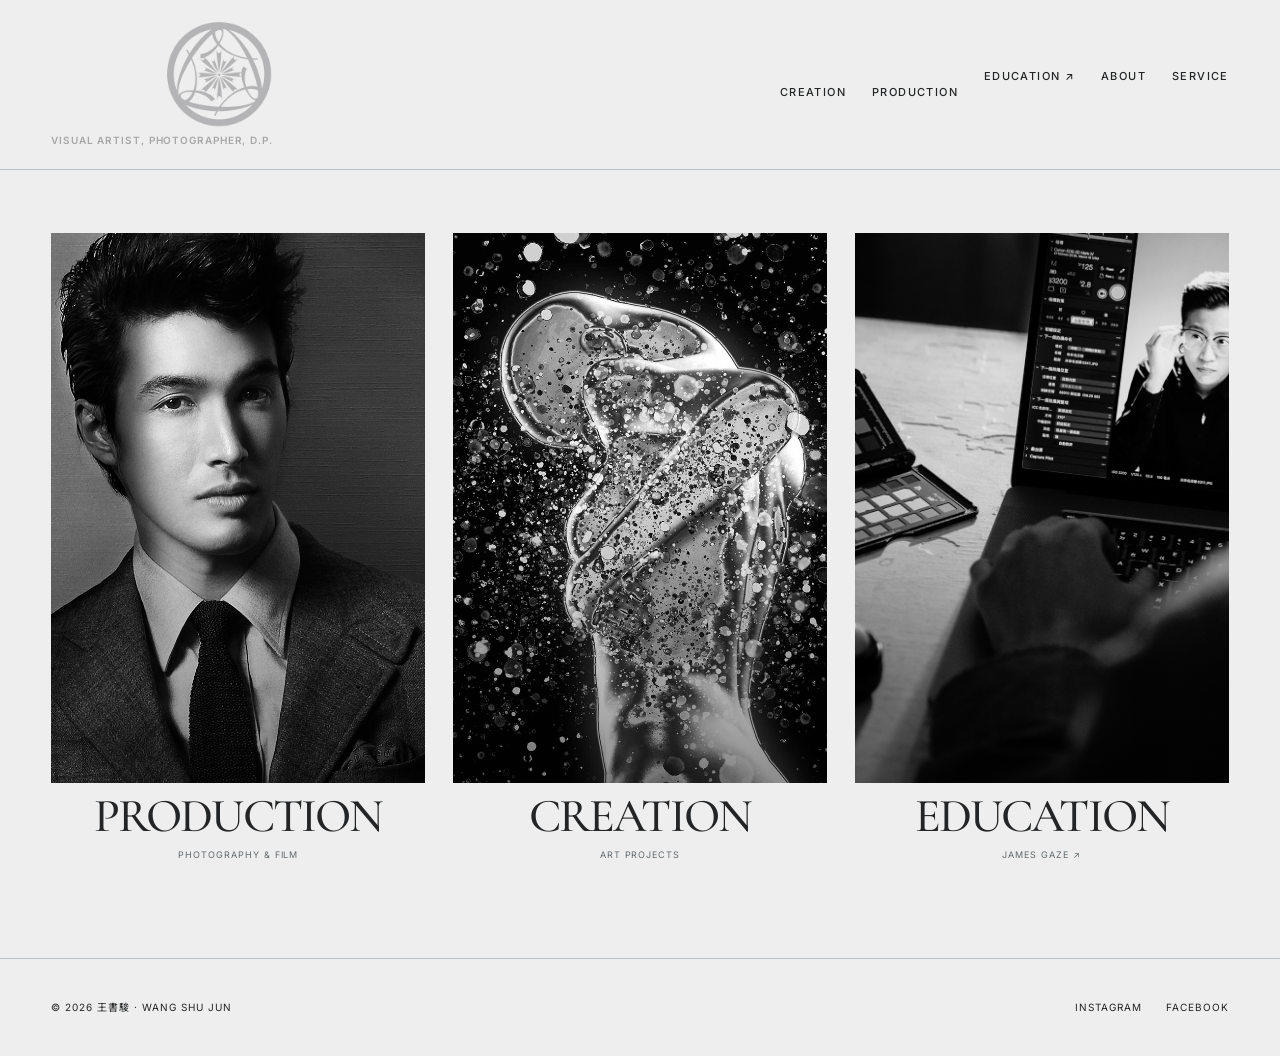
==== index.html @ 818274eb "V1-codex" ====
<!doctype html>
<html lang="zh-Hant">
  <head>
    <meta charset="UTF-8" />
    <meta name="viewport" content="width=device-width, initial-scale=1.0" />
    <meta name="description" content="WANG SHU JUN — Visual Artist, Photographer, D.P." />
    <title>WANG SHU JUN — Visual Artist</title>
    <link rel="preconnect" href="https://fonts.googleapis.com" />
    <link rel="preconnect" href="https://fonts.gstatic.com" crossorigin />
    <link href="https://fonts.googleapis.com/css2?family=Cormorant+Garamond:wght@400;500;600&family=Inter:wght@400;500;600&family=Noto+Sans+TC:wght@400;500&display=swap" rel="stylesheet" />
    <link rel="stylesheet" href="styles.css" />
  </head>
  <body>
    <a class="skip-link" href="#app">跳至主要內容</a>
    <header class="site-header" id="site-header"></header>
    <main id="app" tabindex="-1"></main>
    <footer class="site-footer" id="site-footer"></footer>
    <script type="module" src="app.js"></script>
  </body>
</html>
---- styles.css ----
:root{--bg:#eeeeee;--ink:#222426;--muted:#62686c;--line:#b9c0c5;
    --serif:"Cormorant Garamond",serif;--sans:"Inter","Noto Sans TC",sans-serif;
    --side:clamp(1.25rem,4vw,5rem)}*{box-sizing:border-box}html{background:var(--bg);
    scroll-behavior:smooth}body{margin:0;color:var(--ink);
    font-family:var(--sans);font-size:15px;line-height:1.7}.skip-link{position:fixed;
    top:0;left:0;transform:translateY(-120%);z-index:100;background:#fff;
    color:#000;padding:.7rem 1rem}.skip-link:focus{transform:translateY(0)}a{color:inherit;
    text-decoration:none}.site-header{min-height:7rem;padding:1.8rem var(--side);
    display:flex;align-items:flex-start;justify-content:space-between;gap:1rem}.brand{font-size:11px;
    letter-spacing:.15em;line-height:1.2;text-transform:uppercase}.brand span,.brand small{display:block}.brand small{margin-top:.4rem;color:var(--muted);font-size:9px;letter-spacing:.09em}.site-header nav{display:flex;gap:clamp(.9rem,2vw,2rem);font-size:11px;letter-spacing:.13em;text-transform:uppercase}.site-header nav a{transition:opacity .2s}.site-header nav a:hover{opacity:.5}.site-header i,.email-link i{font-style:normal}.menu-toggle{display:none;background:none;border:0;font:inherit;text-transform:uppercase;letter-spacing:.1em}.site-footer{padding:2.5rem var(--side);display:flex;justify-content:space-between;border-top:1px solid var(--line);font-size:10px;letter-spacing:.1em;text-transform:uppercase}.site-footer p{margin:0}.site-footer div{display:flex;gap:1.5rem}.home-hero{min-height:calc(100svh - 7rem);padding:clamp(2rem,7vh,7rem) var(--side) clamp(4rem,8vh,8rem)}.home-intro{margin:0 0 clamp(2rem,5vh,5rem);text-align:center;text-transform:uppercase}.home-intro p{font-size:10px;letter-spacing:.23em;margin:0}.home-intro span{font-size:9px;color:var(--muted);letter-spacing:.12em}.portal-grid{display:grid;grid-template-columns:repeat(3,1fr);gap:clamp(1rem,2.2vw,4rem);max-width:1800px;margin:auto}.portal-card{display:block;min-width:0;text-align:center}.portal-image{height:clamp(19rem,43vw,47rem);display:block;background:#7c8284 center/cover no-repeat;filter:grayscale(1);transition:filter .45s,transform .5s}.portal-card:hover .portal-image{filter:grayscale(.15);transform:scale(.985)}.portal-label{font:500 clamp(3.1rem,6vw,8rem)/.8 var(--serif);letter-spacing:-.055em;text-transform:uppercase;display:block;margin:1.35rem 0 .3rem}.portal-card small{font-size:10px;letter-spacing:.11em;text-transform:uppercase;color:var(--muted)}.listing,.text-page,.project{padding:clamp(3rem,8vh,8rem) var(--side);min-height:65vh}.eyebrow{font-size:10px;letter-spacing:.18em;text-transform:uppercase;color:var(--muted);margin:0 0 1rem}.listing h1,.text-page h1,.project-heading h1,.not-found h1{font:500 clamp(3.7rem,8vw,10rem)/.78 var(--serif);letter-spacing:-.06em;text-transform:uppercase;margin:0}.project-index{margin-top:clamp(4rem,10vh,10rem);border-top:1px solid var(--line)}.project-link{display:flex;align-items:center;justify-content:space-between;padding:1.3rem 0;border-bottom:1px solid var(--line);font:500 clamp(2rem,4vw,4.7rem)/1 var(--serif);letter-spacing:-.04em}.project-link i{font:400 1.3rem var(--sans);transition:transform .2s}.project-link:hover i{transform:translateX(.5rem)}.project-heading{margin-bottom:clamp(3rem,7vh,7rem)}.project-heading>p:last-child{margin:.9rem 0 0;color:var(--muted);font-size:11px;letter-spacing:.15em}.masonry{columns:3 20rem;column-gap:1.3rem}.media-button{padding:0;margin:0 0 1.3rem;border:0;background:none;display:block;width:100%;break-inside:avoid;cursor:zoom-in}.media-button img{display:block;width:100%;height:auto}.storyboard{width:min(100%,1000px);margin:auto;display:grid;gap:clamp(2rem,7vw,8rem)}.storyboard img,.storyboard video{width:100%;max-height:90svh;object-fit:contain;background:#c8cdd0}.video{position:relative;aspect-ratio:16/9}.video iframe{width:100%;height:100%;border:0}.slider{position:relative;min-height:65svh;display:grid;place-items:center}.slide{display:none;margin:0;width:100%;height:70svh;place-items:center}.slide.active{display:grid}.slide img{max-height:70svh;max-width:100%;object-fit:contain}.slide-control{position:absolute;top:50%;transform:translateY(-50%);border:0;background:none;padding:1rem;font-size:1.6rem;cursor:pointer}.slide-control.previous{left:0}.slide-control.next{right:0}.slide-count{position:absolute;bottom:-1rem;left:50%;transform:translateX(-50%);font-size:10px;letter-spacing:.1em}.empty-state{border:1px dashed var(--line);padding:3rem;text-align:center;color:var(--muted)}.empty-state p{margin:0}.empty-state code{font-size:12px}.text-page{max-width:1000px}.text-page .lead{margin:3rem 0;font-size:12px;letter-spacing:.1em}.text-page>p:not(.eyebrow):not(.lead):not(.placeholder){max-width:43rem;font-size:17px}.placeholder{color:var(--muted);font-size:13px}.process{list-style:none;padding:0;margin:4rem 0}.process li{padding:1rem 0;border-top:1px solid var(--line);font-size:clamp(1.4rem,2.6vw,2.6rem);font-family:var(--serif)}.process li:last-child{border-bottom:1px solid var(--line)}.process b{font:400 10px var(--sans);vertical-align:middle;margin-right:2rem;letter-spacing:.1em}.email-link{font:500 clamp(1.8rem,4vw,4rem)/1 var(--serif);border-bottom:1px solid}.not-found{min-height:60vh;padding:10rem var(--side)}.lightbox{width:100vw;height:100svh;max-width:none;max-height:none;margin:0;border:0;background:rgba(15,16,17,.95);padding:4rem;place-items:center}.lightbox[open]{display:grid}.lightbox img{max-width:100%;max-height:100%;object-fit:contain}.lightbox button{position:absolute;border:0;color:#fff;background:none;font-size:2rem;cursor:pointer}.lightbox .close{top:1rem;right:2rem}.lightbox .previous{left:1rem;top:50%}.lightbox .next{right:1rem;top:50%}@media(max-width:767px){.site-header{min-height:5rem;padding-top:1.25rem;position:relative}.menu-toggle{display:block}.site-header nav{display:none;position:absolute;z-index:10;left:0;right:0;top:5rem;padding:1.5rem var(--side) 2rem;background:var(--bg);flex-direction:column;border-bottom:1px solid var(--line)}.site-header.menu-open nav{display:flex}.site-footer{flex-direction:column;gap:1rem}.home-hero{padding-top:3rem}.portal-grid{grid-template-columns:1fr;gap:3rem;max-width:30rem}.portal-image{height:95vw;max-height:38rem}.portal-label{font-size:clamp(4rem,17vw,6rem)}.listing,.text-page,.project{padding-top:4rem}.masonry{columns:2 9rem;column-gap:.7rem}.media-button{margin-bottom:.7rem}.slider{min-height:50svh}.slide{height:55svh}.slide img{max-height:55svh}.slide-control{padding:.35rem}.project-slider{padding-left:1rem;padding-right:1rem}.project-slider .project-heading{padding-left:var(--side);padding-right:var(--side)}}
/* Clarity pass: keep the site identity and navigation visible while browsing work. */
.site-header{position:sticky!important;top:0;z-index:20;background:rgba(221,225,229,.92)!important;border-bottom:1px solid var(--line);backdrop-filter:blur(14px);padding-top:1.4rem!important;padding-bottom:1.4rem!important}
.brand{font-size:13px!important;font-weight:600}.site-header nav{font-size:12px!important;font-weight:500}.project-description{max-width:48rem;margin-top:2.5rem;padding-left:1.25rem;border-left:1px solid var(--ink)}.project-description p{margin:0 0 1rem;font-size:14px;line-height:1.85}.project-description p:last-child{margin-bottom:0;color:var(--muted)}
 .brand img{display:block;width:auto;height:2rem;max-width:13rem;object-fit:contain;object-position:left center;margin-bottom:.45rem}.brand:has(img) span{display:none}
/* 2026 layout revision */
html,body{background:#eee!important}.site-header{background:rgba(238,238,238,.94)!important}.brand img{height:3.3rem!important;max-width:15rem!important;margin-bottom:0!important}.brand small{color:#303030!important;font-size:10px!important}.site-header nav{align-items:flex-start;font-size:11px!important}.nav-menu{position:relative}.nav-menu summary{list-style:none;cursor:pointer}.nav-menu summary::-webkit-details-marker{display:none}.nav-menu summary::after{content:'+';margin-left:.35rem}.nav-menu[open] summary::after{content:'−'}.nav-menu>div{position:absolute;top:1.8rem;left:-1rem;z-index:30;min-width:14rem;padding:1rem;background:#eee;border:1px solid var(--line);box-shadow:0 .7rem 1.5rem rgba(0,0,0,.08)}.nav-menu>div a{display:block;padding:.38rem .2rem;font-size:10px;letter-spacing:.09em;text-transform:none}.home-intro{display:none!important}.portal-label{font-size:clamp(2rem,3.7vw,4.8rem)!important;letter-spacing:-.04em!important;margin-top:.9rem!important}.portal-card small{font-size:9px!important}.slide{height:72svh!important}.slide-grid{display:grid;width:min(100%,1500px);height:100%;grid-template-columns:repeat(3,1fr);align-items:center;gap:clamp(1rem,2vw,2.5rem);padding:0 clamp(3rem,7vw,8rem)}.slide-grid img{width:100%;max-height:65svh!important;object-fit:contain}.slide-control{z-index:2;width:4rem;height:4rem;border:1px solid #333!important;border-radius:50%;background:#eee!important;font-size:2rem!important;line-height:1;color:#111!important;box-shadow:0 .2rem .8rem rgba(0,0,0,.12)}.slide-control.previous{left:clamp(.4rem,2vw,2rem)!important}.slide-control.next{right:clamp(.4rem,2vw,2rem)!important}.video-gallery{width:min(100%,1500px)!important;grid-template-columns:repeat(2,minmax(0,1fr));align-items:start}.video-gallery .video{width:100%}.video-gallery>img{grid-column:1/-1}.video{display:grid;gap:.5rem}.video a{font-size:10px;letter-spacing:.08em;text-transform:uppercase;text-align:right;color:var(--muted)}.about-portrait{display:block;width:min(100%,30rem);margin:3rem 0;filter:grayscale(1)}.bio-list{margin-top:4rem;padding-top:2rem;border-top:1px solid var(--line)}.bio-list h2{font:500 2rem var(--serif);margin:2rem 0 .5rem}.bio-list p{font-size:14px;line-height:2}.process li{display:grid;grid-template-columns:4rem 1fr;gap:1rem;padding:1.5rem 0!important}.process li p{margin:.45rem 0 0;color:var(--muted);font:14px/1.8 var(--sans)}.process strong{font-weight:500}.contact-intro{margin-top:3rem}
@media(max-width:767px){.site-header nav{font-size:12px!important}.nav-menu>div{position:static;margin-top:.7rem;box-shadow:none}.portal-label{font-size:clamp(2.5rem,12vw,4rem)!important}.slide{height:auto!important;min-height:50svh}.slide-grid{grid-template-columns:repeat(2,1fr);height:auto;min-height:50svh;padding:0 2.75rem;gap:.7rem}.slide-grid img{max-height:42svh!important}.video-gallery{grid-template-columns:1fr}.video-gallery>img{grid-column:auto}.process li{grid-template-columns:2.5rem 1fr}.about-portrait{width:100%}}
/* Header hover menu and embedded-video corrections */
.brand{text-align:center!important}.brand img{margin-left:auto!important;margin-right:auto!important;filter:grayscale(1) contrast(200%) brightness(0)}.nav-menu>.nav-submenu{display:none!important}.nav-menu:hover>.nav-submenu,.nav-menu:focus-within>.nav-submenu{display:block!important}.nav-menu .nav-parent{display:block}.video{display:block!important;aspect-ratio:auto!important}.video-frame{position:relative;width:100%;aspect-ratio:16/9}.video-frame iframe{position:absolute;inset:0;width:100%;height:100%;border:0}.about-page h1{font-size:clamp(2.8rem,5vw,5.8rem)!important;line-height:.88!important;letter-spacing:-.045em!important}
@media(max-width:767px){.nav-menu>.nav-submenu{display:none!important}.nav-menu:hover>.nav-submenu,.nav-menu:focus-within>.nav-submenu{display:block!important}.nav-menu>.nav-submenu{position:static!important;margin-top:.7rem}.about-page h1{font-size:clamp(2.6rem,12vw,4.4rem)!important}}
/* Continuous gallery and refined navigation */
.site-header{align-items:center!important}.brand{text-align:right!important}.brand img{height:6.6rem!important;max-width:20rem!important;margin-right:0!important;margin-left:auto!important;filter:none!important}.brand small{color:#a6a6a6!important;text-align:right}.nav-menu{padding:1rem 0 1.15rem!important;margin-bottom:-1.15rem!important}.nav-menu>.nav-submenu{top:100%!important;left:-.7rem!important;min-width:11.5rem!important;padding:.45rem .65rem!important}.nav-menu>.nav-submenu a{padding:.22rem .15rem!important;line-height:1.35!important}.slider{min-height:0!important;display:block!important;padding:0 5rem;overflow:hidden}.slide-track{display:flex;gap:1rem;overflow-x:auto;scroll-snap-type:x mandatory;scroll-behavior:smooth;scrollbar-width:none}.slide-track::-webkit-scrollbar{display:none}.slide-track .slide{display:block!important;flex:0 0 auto;width:auto;height:auto!important;margin:0;scroll-snap-align:start}.slide-track .slide img{display:block;width:auto!important;height:62svh!important;max-width:none!important;max-height:none!important;object-fit:contain}.slider .slide-control{width:auto!important;height:auto!important;padding:.55rem!important;border:0!important;border-radius:0!important;background:transparent!important;box-shadow:none!important;font-size:1.7rem!important}.slider .slide-control.previous{left:1.4rem!important}.slider .slide-control.next{right:1.4rem!important}.slide-count{display:none!important}.video-gallery{gap:clamp(.9rem,1.4vw,1.5rem)!important}.about-intro{display:grid;grid-template-columns:minmax(14rem,1fr) minmax(16rem,1fr);gap:clamp(2rem,5vw,6rem);align-items:start;margin-top:3rem}.about-intro .about-portrait{width:100%;margin:0}.about-intro p{margin:0 0 1.3rem!important}.about-intro p:last-child{margin-bottom:0!important}
@media(max-width:767px){.site-header{align-items:flex-start!important}.brand img{height:4.8rem!important}.nav-menu{padding:0!important;margin:0!important}.nav-menu>.nav-submenu{top:auto!important;left:auto!important}.slider{padding:0 2.4rem}.slide-track{gap:.65rem}.slide-track .slide img{height:48svh!important}.slider .slide-control.previous{left:.4rem!important}.slider .slide-control.next{right:.4rem!important}.about-intro{grid-template-columns:1fr;gap:2rem}}
/* Specificity guard for the revised header */
.site-header .brand{ text-align:right!important }.site-header .brand img{height:6.6rem!important;max-width:20rem!important;margin-right:0!important;margin-left:auto!important;filter:none!important}.site-header .brand small{color:#a6a6a6!important;text-align:right!important}
@media(max-width:767px){.site-header .brand img{height:4.8rem!important}}
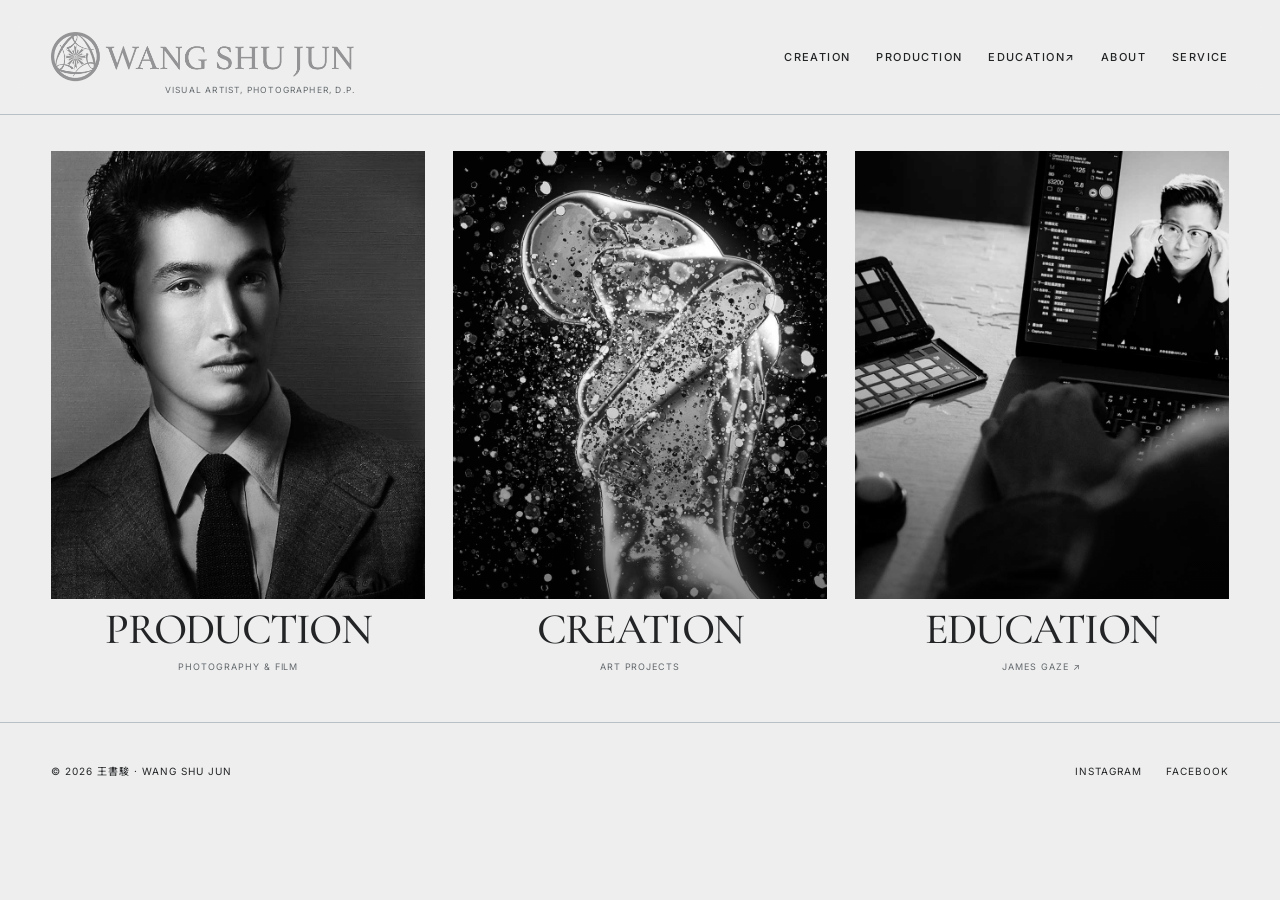
==== commit d5ee57c2: "V2-hydrogen" ====
--- a/index.html
+++ b/index.html
@@ -7,7 +7,7 @@
     <title>WANG SHU JUN — Visual Artist</title>
     <link rel="preconnect" href="https://fonts.googleapis.com" />
     <link rel="preconnect" href="https://fonts.gstatic.com" crossorigin />
-    <link href="https://fonts.googleapis.com/css2?family=Cormorant+Garamond:wght@400;500;600&family=Inter:wght@400;500;600&family=Noto+Sans+TC:wght@400;500&display=swap" rel="stylesheet" />
+    <link href="https://fonts.googleapis.com/css2?family=Cormorant+Garamond:wght@400;500;600&family=Inter:wght@400;500;600&family=Noto+Sans+TC:wght@400;500&family=Noto+Serif+TC:wght@400;500&display=swap" rel="stylesheet" />
     <link rel="stylesheet" href="styles.css" />
   </head>
   <body>
--- a/styles.css
+++ b/styles.css
@@ -1,26 +1,176 @@
 :root{--bg:#eeeeee;--ink:#222426;--muted:#62686c;--line:#b9c0c5;
-    --serif:"Cormorant Garamond",serif;--sans:"Inter","Noto Sans TC",sans-serif;
+    --serif:"Cormorant Garamond", "Noto Serif TC", Georgia, serif;--sans:"Inter","Noto Sans TC",sans-serif;
     --side:clamp(1.25rem,4vw,5rem)}*{box-sizing:border-box}html{background:var(--bg);
     scroll-behavior:smooth}body{margin:0;color:var(--ink);
     font-family:var(--sans);font-size:15px;line-height:1.7}.skip-link{position:fixed;
     top:0;left:0;transform:translateY(-120%);z-index:100;background:#fff;
     color:#000;padding:.7rem 1rem}.skip-link:focus{transform:translateY(0)}a{color:inherit;
-    text-decoration:none}.site-header{min-height:7rem;padding:1.8rem var(--side);
-    display:flex;align-items:flex-start;justify-content:space-between;gap:1rem}.brand{font-size:11px;
-    letter-spacing:.15em;line-height:1.2;text-transform:uppercase}.brand span,.brand small{display:block}.brand small{margin-top:.4rem;color:var(--muted);font-size:9px;letter-spacing:.09em}.site-header nav{display:flex;gap:clamp(.9rem,2vw,2rem);font-size:11px;letter-spacing:.13em;text-transform:uppercase}.site-header nav a{transition:opacity .2s}.site-header nav a:hover{opacity:.5}.site-header i,.email-link i{font-style:normal}.menu-toggle{display:none;background:none;border:0;font:inherit;text-transform:uppercase;letter-spacing:.1em}.site-footer{padding:2.5rem var(--side);display:flex;justify-content:space-between;border-top:1px solid var(--line);font-size:10px;letter-spacing:.1em;text-transform:uppercase}.site-footer p{margin:0}.site-footer div{display:flex;gap:1.5rem}.home-hero{min-height:calc(100svh - 7rem);padding:clamp(2rem,7vh,7rem) var(--side) clamp(4rem,8vh,8rem)}.home-intro{margin:0 0 clamp(2rem,5vh,5rem);text-align:center;text-transform:uppercase}.home-intro p{font-size:10px;letter-spacing:.23em;margin:0}.home-intro span{font-size:9px;color:var(--muted);letter-spacing:.12em}.portal-grid{display:grid;grid-template-columns:repeat(3,1fr);gap:clamp(1rem,2.2vw,4rem);max-width:1800px;margin:auto}.portal-card{display:block;min-width:0;text-align:center}.portal-image{height:clamp(19rem,43vw,47rem);display:block;background:#7c8284 center/cover no-repeat;filter:grayscale(1);transition:filter .45s,transform .5s}.portal-card:hover .portal-image{filter:grayscale(.15);transform:scale(.985)}.portal-label{font:500 clamp(3.1rem,6vw,8rem)/.8 var(--serif);letter-spacing:-.055em;text-transform:uppercase;display:block;margin:1.35rem 0 .3rem}.portal-card small{font-size:10px;letter-spacing:.11em;text-transform:uppercase;color:var(--muted)}.listing,.text-page,.project{padding:clamp(3rem,8vh,8rem) var(--side);min-height:65vh}.eyebrow{font-size:10px;letter-spacing:.18em;text-transform:uppercase;color:var(--muted);margin:0 0 1rem}.listing h1,.text-page h1,.project-heading h1,.not-found h1{font:500 clamp(3.7rem,8vw,10rem)/.78 var(--serif);letter-spacing:-.06em;text-transform:uppercase;margin:0}.project-index{margin-top:clamp(4rem,10vh,10rem);border-top:1px solid var(--line)}.project-link{display:flex;align-items:center;justify-content:space-between;padding:1.3rem 0;border-bottom:1px solid var(--line);font:500 clamp(2rem,4vw,4.7rem)/1 var(--serif);letter-spacing:-.04em}.project-link i{font:400 1.3rem var(--sans);transition:transform .2s}.project-link:hover i{transform:translateX(.5rem)}.project-heading{margin-bottom:clamp(3rem,7vh,7rem)}.project-heading>p:last-child{margin:.9rem 0 0;color:var(--muted);font-size:11px;letter-spacing:.15em}.masonry{columns:3 20rem;column-gap:1.3rem}.media-button{padding:0;margin:0 0 1.3rem;border:0;background:none;display:block;width:100%;break-inside:avoid;cursor:zoom-in}.media-button img{display:block;width:100%;height:auto}.storyboard{width:min(100%,1000px);margin:auto;display:grid;gap:clamp(2rem,7vw,8rem)}.storyboard img,.storyboard video{width:100%;max-height:90svh;object-fit:contain;background:#c8cdd0}.video{position:relative;aspect-ratio:16/9}.video iframe{width:100%;height:100%;border:0}.slider{position:relative;min-height:65svh;display:grid;place-items:center}.slide{display:none;margin:0;width:100%;height:70svh;place-items:center}.slide.active{display:grid}.slide img{max-height:70svh;max-width:100%;object-fit:contain}.slide-control{position:absolute;top:50%;transform:translateY(-50%);border:0;background:none;padding:1rem;font-size:1.6rem;cursor:pointer}.slide-control.previous{left:0}.slide-control.next{right:0}.slide-count{position:absolute;bottom:-1rem;left:50%;transform:translateX(-50%);font-size:10px;letter-spacing:.1em}.empty-state{border:1px dashed var(--line);padding:3rem;text-align:center;color:var(--muted)}.empty-state p{margin:0}.empty-state code{font-size:12px}.text-page{max-width:1000px}.text-page .lead{margin:3rem 0;font-size:12px;letter-spacing:.1em}.text-page>p:not(.eyebrow):not(.lead):not(.placeholder){max-width:43rem;font-size:17px}.placeholder{color:var(--muted);font-size:13px}.process{list-style:none;padding:0;margin:4rem 0}.process li{padding:1rem 0;border-top:1px solid var(--line);font-size:clamp(1.4rem,2.6vw,2.6rem);font-family:var(--serif)}.process li:last-child{border-bottom:1px solid var(--line)}.process b{font:400 10px var(--sans);vertical-align:middle;margin-right:2rem;letter-spacing:.1em}.email-link{font:500 clamp(1.8rem,4vw,4rem)/1 var(--serif);border-bottom:1px solid}.not-found{min-height:60vh;padding:10rem var(--side)}.lightbox{width:100vw;height:100svh;max-width:none;max-height:none;margin:0;border:0;background:rgba(15,16,17,.95);padding:4rem;place-items:center}.lightbox[open]{display:grid}.lightbox img{max-width:100%;max-height:100%;object-fit:contain}.lightbox button{position:absolute;border:0;color:#fff;background:none;font-size:2rem;cursor:pointer}.lightbox .close{top:1rem;right:2rem}.lightbox .previous{left:1rem;top:50%}.lightbox .next{right:1rem;top:50%}@media(max-width:767px){.site-header{min-height:5rem;padding-top:1.25rem;position:relative}.menu-toggle{display:block}.site-header nav{display:none;position:absolute;z-index:10;left:0;right:0;top:5rem;padding:1.5rem var(--side) 2rem;background:var(--bg);flex-direction:column;border-bottom:1px solid var(--line)}.site-header.menu-open nav{display:flex}.site-footer{flex-direction:column;gap:1rem}.home-hero{padding-top:3rem}.portal-grid{grid-template-columns:1fr;gap:3rem;max-width:30rem}.portal-image{height:95vw;max-height:38rem}.portal-label{font-size:clamp(4rem,17vw,6rem)}.listing,.text-page,.project{padding-top:4rem}.masonry{columns:2 9rem;column-gap:.7rem}.media-button{margin-bottom:.7rem}.slider{min-height:50svh}.slide{height:55svh}.slide img{max-height:55svh}.slide-control{padding:.35rem}.project-slider{padding-left:1rem;padding-right:1rem}.project-slider .project-heading{padding-left:var(--side);padding-right:var(--side)}}
-/* Clarity pass: keep the site identity and navigation visible while browsing work. */
-.site-header{position:sticky!important;top:0;z-index:20;background:rgba(221,225,229,.92)!important;border-bottom:1px solid var(--line);backdrop-filter:blur(14px);padding-top:1.4rem!important;padding-bottom:1.4rem!important}
-.brand{font-size:13px!important;font-weight:600}.site-header nav{font-size:12px!important;font-weight:500}.project-description{max-width:48rem;margin-top:2.5rem;padding-left:1.25rem;border-left:1px solid var(--ink)}.project-description p{margin:0 0 1rem;font-size:14px;line-height:1.85}.project-description p:last-child{margin-bottom:0;color:var(--muted)}
- .brand img{display:block;width:auto;height:2rem;max-width:13rem;object-fit:contain;object-position:left center;margin-bottom:.45rem}.brand:has(img) span{display:none}
-/* 2026 layout revision */
-html,body{background:#eee!important}.site-header{background:rgba(238,238,238,.94)!important}.brand img{height:3.3rem!important;max-width:15rem!important;margin-bottom:0!important}.brand small{color:#303030!important;font-size:10px!important}.site-header nav{align-items:flex-start;font-size:11px!important}.nav-menu{position:relative}.nav-menu summary{list-style:none;cursor:pointer}.nav-menu summary::-webkit-details-marker{display:none}.nav-menu summary::after{content:'+';margin-left:.35rem}.nav-menu[open] summary::after{content:'−'}.nav-menu>div{position:absolute;top:1.8rem;left:-1rem;z-index:30;min-width:14rem;padding:1rem;background:#eee;border:1px solid var(--line);box-shadow:0 .7rem 1.5rem rgba(0,0,0,.08)}.nav-menu>div a{display:block;padding:.38rem .2rem;font-size:10px;letter-spacing:.09em;text-transform:none}.home-intro{display:none!important}.portal-label{font-size:clamp(2rem,3.7vw,4.8rem)!important;letter-spacing:-.04em!important;margin-top:.9rem!important}.portal-card small{font-size:9px!important}.slide{height:72svh!important}.slide-grid{display:grid;width:min(100%,1500px);height:100%;grid-template-columns:repeat(3,1fr);align-items:center;gap:clamp(1rem,2vw,2.5rem);padding:0 clamp(3rem,7vw,8rem)}.slide-grid img{width:100%;max-height:65svh!important;object-fit:contain}.slide-control{z-index:2;width:4rem;height:4rem;border:1px solid #333!important;border-radius:50%;background:#eee!important;font-size:2rem!important;line-height:1;color:#111!important;box-shadow:0 .2rem .8rem rgba(0,0,0,.12)}.slide-control.previous{left:clamp(.4rem,2vw,2rem)!important}.slide-control.next{right:clamp(.4rem,2vw,2rem)!important}.video-gallery{width:min(100%,1500px)!important;grid-template-columns:repeat(2,minmax(0,1fr));align-items:start}.video-gallery .video{width:100%}.video-gallery>img{grid-column:1/-1}.video{display:grid;gap:.5rem}.video a{font-size:10px;letter-spacing:.08em;text-transform:uppercase;text-align:right;color:var(--muted)}.about-portrait{display:block;width:min(100%,30rem);margin:3rem 0;filter:grayscale(1)}.bio-list{margin-top:4rem;padding-top:2rem;border-top:1px solid var(--line)}.bio-list h2{font:500 2rem var(--serif);margin:2rem 0 .5rem}.bio-list p{font-size:14px;line-height:2}.process li{display:grid;grid-template-columns:4rem 1fr;gap:1rem;padding:1.5rem 0!important}.process li p{margin:.45rem 0 0;color:var(--muted);font:14px/1.8 var(--sans)}.process strong{font-weight:500}.contact-intro{margin-top:3rem}
-@media(max-width:767px){.site-header nav{font-size:12px!important}.nav-menu>div{position:static;margin-top:.7rem;box-shadow:none}.portal-label{font-size:clamp(2.5rem,12vw,4rem)!important}.slide{height:auto!important;min-height:50svh}.slide-grid{grid-template-columns:repeat(2,1fr);height:auto;min-height:50svh;padding:0 2.75rem;gap:.7rem}.slide-grid img{max-height:42svh!important}.video-gallery{grid-template-columns:1fr}.video-gallery>img{grid-column:auto}.process li{grid-template-columns:2.5rem 1fr}.about-portrait{width:100%}}
-/* Header hover menu and embedded-video corrections */
-.brand{text-align:center!important}.brand img{margin-left:auto!important;margin-right:auto!important;filter:grayscale(1) contrast(200%) brightness(0)}.nav-menu>.nav-submenu{display:none!important}.nav-menu:hover>.nav-submenu,.nav-menu:focus-within>.nav-submenu{display:block!important}.nav-menu .nav-parent{display:block}.video{display:block!important;aspect-ratio:auto!important}.video-frame{position:relative;width:100%;aspect-ratio:16/9}.video-frame iframe{position:absolute;inset:0;width:100%;height:100%;border:0}.about-page h1{font-size:clamp(2.8rem,5vw,5.8rem)!important;line-height:.88!important;letter-spacing:-.045em!important}
-@media(max-width:767px){.nav-menu>.nav-submenu{display:none!important}.nav-menu:hover>.nav-submenu,.nav-menu:focus-within>.nav-submenu{display:block!important}.nav-menu>.nav-submenu{position:static!important;margin-top:.7rem}.about-page h1{font-size:clamp(2.6rem,12vw,4.4rem)!important}}
-/* Continuous gallery and refined navigation */
-.site-header{align-items:center!important}.brand{text-align:right!important}.brand img{height:6.6rem!important;max-width:20rem!important;margin-right:0!important;margin-left:auto!important;filter:none!important}.brand small{color:#a6a6a6!important;text-align:right}.nav-menu{padding:1rem 0 1.15rem!important;margin-bottom:-1.15rem!important}.nav-menu>.nav-submenu{top:100%!important;left:-.7rem!important;min-width:11.5rem!important;padding:.45rem .65rem!important}.nav-menu>.nav-submenu a{padding:.22rem .15rem!important;line-height:1.35!important}.slider{min-height:0!important;display:block!important;padding:0 5rem;overflow:hidden}.slide-track{display:flex;gap:1rem;overflow-x:auto;scroll-snap-type:x mandatory;scroll-behavior:smooth;scrollbar-width:none}.slide-track::-webkit-scrollbar{display:none}.slide-track .slide{display:block!important;flex:0 0 auto;width:auto;height:auto!important;margin:0;scroll-snap-align:start}.slide-track .slide img{display:block;width:auto!important;height:62svh!important;max-width:none!important;max-height:none!important;object-fit:contain}.slider .slide-control{width:auto!important;height:auto!important;padding:.55rem!important;border:0!important;border-radius:0!important;background:transparent!important;box-shadow:none!important;font-size:1.7rem!important}.slider .slide-control.previous{left:1.4rem!important}.slider .slide-control.next{right:1.4rem!important}.slide-count{display:none!important}.video-gallery{gap:clamp(.9rem,1.4vw,1.5rem)!important}.about-intro{display:grid;grid-template-columns:minmax(14rem,1fr) minmax(16rem,1fr);gap:clamp(2rem,5vw,6rem);align-items:start;margin-top:3rem}.about-intro .about-portrait{width:100%;margin:0}.about-intro p{margin:0 0 1.3rem!important}.about-intro p:last-child{margin-bottom:0!important}
-@media(max-width:767px){.site-header{align-items:flex-start!important}.brand img{height:4.8rem!important}.nav-menu{padding:0!important;margin:0!important}.nav-menu>.nav-submenu{top:auto!important;left:auto!important}.slider{padding:0 2.4rem}.slide-track{gap:.65rem}.slide-track .slide img{height:48svh!important}.slider .slide-control.previous{left:.4rem!important}.slider .slide-control.next{right:.4rem!important}.about-intro{grid-template-columns:1fr;gap:2rem}}
-/* Specificity guard for the revised header */
-.site-header .brand{ text-align:right!important }.site-header .brand img{height:6.6rem!important;max-width:20rem!important;margin-right:0!important;margin-left:auto!important;filter:none!important}.site-header .brand small{color:#a6a6a6!important;text-align:right!important}
-@media(max-width:767px){.site-header .brand img{height:4.8rem!important}}
+    text-decoration:none}
+
+/* 全站 1920px 寬度限制與置中 */
+.site-header, .site-footer, .home-hero, .listing, .text-page, .project {
+    max-width: 1920px;
+    margin-left: auto;
+    margin-right: auto;
+}
+
+/* 桌機與平板版面：固定 Header 高度與上下空間，避免因 RWD 亂跳 */
+.site-header{height:7.2rem;padding:0 var(--side);
+    display:flex;align-items:center;justify-content:space-between;gap:1rem;
+    position:sticky!important;top:0;z-index:20;background:rgba(238,238,238,.94)!important;border-bottom:1px solid var(--line);backdrop-filter:blur(14px)}
+
+/* Brand 區塊：利用 flex 與固定 gap，鎖死 Logo 與小字的相對位置不變 */
+.brand{position:static;transform:none;display:inline-flex;flex-direction:column;align-items:flex-end;justify-content:center;margin:0!important;z-index:2}
+.brand span{display:none!important}
+.brand img{display:block!important;width:auto;height:4.8rem!important;max-width:19rem!important;object-fit:contain;margin:0!important;filter:contrast(110%) brightness(80%)!important}
+.brand .logo-mobile{display:none!important}
+.brand small{display:block!important;font-size:8.5px;letter-spacing:0.14em;text-transform:uppercase;color:var(--muted)!important;width:100%;text-align:right;margin-top:-10px!important;line-height:1;font-family:var(--sans)}
+
+
+.site-header nav{display:flex;align-items:center;gap:clamp(.9rem,2vw,2rem);font-size:11px;letter-spacing:.13em;text-transform:uppercase;font-weight:500;position:relative;z-index:3}
+.site-header nav > a, .nav-menu .nav-parent{display:inline-flex;align-items:center;height:2.5rem;line-height:1;transition:opacity .2s}
+.site-header nav a:hover{opacity:.5}.site-header i,.email-link i{font-style:normal}
+.menu-toggle{display:none;background:none;border:0;font:inherit;text-transform:uppercase;letter-spacing:.1em}
+
+.site-footer{padding:2.5rem var(--side);display:flex;justify-content:space-between;align-items:center;border-top:1px solid var(--line);font-size:10px;letter-spacing:.1em;text-transform:uppercase}
+.site-footer p{margin:0}.site-footer div{display:flex;gap:1.5rem}
+
+.home-hero{min-height:auto;padding:clamp(1.5rem,4vh,4rem) var(--side) clamp(2rem,5vh,5rem);display:flex;align-items:center}
+.home-intro{display:none!important}
+.portal-grid{display:grid;grid-template-columns:repeat(3,1fr);gap:clamp(1rem,2.2vw,4rem);max-width:1800px;width:100%;margin:auto}
+.portal-card{display:block;min-width:0;text-align:center}
+
+.portal-image{height:clamp(15rem, 35vw, 40rem);display:block;background:#7c8284 center/cover no-repeat;filter:grayscale(1);transition:filter .45s,transform .5s}
+
+.portal-card:hover .portal-image{filter:grayscale(.15);transform:scale(.985)}
+.portal-label{font:500 clamp(1.8rem,3.4vw,4.5rem)/.8 var(--serif);letter-spacing:-.04em;text-transform:uppercase;display:block;margin:.8rem 0 .3rem}
+.portal-card small{font-size:9px;letter-spacing:.11em;text-transform:uppercase;color:var(--muted)}
+
+.listing,.text-page,.project{padding:clamp(3rem,8vh,8rem) var(--side);min-height:65vh}
+.eyebrow{font-size:10px;letter-spacing:.18em;text-transform:uppercase;color:var(--muted);margin:0 0 1rem}
+.listing h1,.text-page h1,.project-heading h1,.not-found h1{font:500 clamp(3.7rem,8vw,10rem)/.78 var(--serif);letter-spacing:-.06em;text-transform:uppercase;margin:0;color:var(--ink)}
+.project-index{margin-top:clamp(4rem,10vh,10rem);border-top:1px solid var(--line)}
+.project-link{display:flex;align-items:center;justify-content:space-between;padding:1.3rem 0;border-bottom:1px solid var(--line);font:500 clamp(2rem,4vw,4.7rem)/1 var(--serif);letter-spacing:-.04em}
+.project-link i{font:400 1.3rem var(--sans);transition:transform .2s}
+.project-link:hover i{transform:translateX(.5rem)}
+.project-heading{margin-bottom:clamp(3rem,7vh,7rem)}
+.project-heading>p:last-child{margin:.9rem 0 0;color:var(--muted);font-size:11px;letter-spacing:.15em}
+
+.masonry{columns:3 20rem;column-gap:1.3rem}
+.media-button{padding:0;margin:0 0 1.3rem;border:0;background:none;display:block;width:100%;break-inside:avoid;cursor:zoom-in}
+.media-button img{display:block;width:100%;height:auto}
+
+.storyboard{width:min(100%,1000px);margin:auto;display:grid;gap:clamp(2rem,7vw,8rem)}
+.storyboard img,.storyboard video{width:100%;max-height:90svh;object-fit:contain;background:#c8cdd0}
+
+.video{display:block!important;aspect-ratio:auto!important}
+.video-frame{position:relative;width:100%;aspect-ratio:16/9}
+.video-frame iframe{position:absolute;inset:0;width:100%;height:100%;border:0}
+.video-gallery{width:min(100%,1500px)!important;grid-template-columns:repeat(2,minmax(0,1fr));align-items:start;gap:clamp(.9rem,1.4vw,1.5rem)!important}
+.video-gallery .video{width:100%}
+.video-gallery>img{grid-column:1/-1}
+
+/* 輪播箭頭與滑動 */
+.slider{position:relative;min-height:0!important;display:block!important;padding:0 3.5rem;overflow:hidden}
+.slide-track{display:flex;gap:0.75rem;overflow-x:auto;scroll-snap-type:x mandatory;scroll-behavior:smooth;scrollbar-width:none}
+.slide-track::-webkit-scrollbar{display:none}
+.slide-track .slide{display:block!important;flex:0 0 auto;width:auto;height:auto!important;margin:0;scroll-snap-align:start}
+.slide-track .slide img{display:block;width:auto!important;height:62svh!important;max-width:none!important;max-height:none!important;object-fit:contain}
+.slider .slide-control{position:absolute;top:50%;transform:translateY(-50%);border:0!important;border-radius:50%!important;background:#eee!important;width:3rem!important;height:3rem!important;display:grid;place-items:center;font-size:1.4rem!important;cursor:pointer;z-index:2;box-shadow:0 .2rem .8rem rgba(0,0,0,.12)!important;color:#111!important}
+.slider .slide-control.previous{left:0.2rem!important}
+.slider .slide-control.next{right:0.2rem!important}
+.slide-count{display:none!important}
+
+.empty-state{border:1px dashed var(--line);padding:3rem;text-align:center;color:var(--muted)}
+.empty-state p{margin:0}.empty-state code{font-size:12px}
+
+.text-page{max-width:1100px}
+.text-page .lead{margin:3rem 0;font-size:12px;letter-spacing:.1em}
+.text-page>p:not(.eyebrow):not(.lead):not(.placeholder){max-width:48rem;font-size:17px}
+.placeholder{color:var(--muted);font-size:13px}
+
+.process{list-style:none;padding:0;margin:4rem 0}
+.process li{display:grid;grid-template-columns:4rem 1fr;gap:1rem;padding:1.5rem 0!important;border-top:1px solid var(--line);font-size:clamp(1.4rem,2.6vw,2.6rem);font-family:var(--serif)}
+.process li:last-child{border-bottom:1px solid var(--line)}
+.process b{font:400 10px var(--sans);vertical-align:middle;margin-right:2rem;letter-spacing:.1em}
+.process li p{margin:.45rem 0 0;color:var(--muted);font:14px/1.8 var(--sans)}
+.process strong{font-weight:500}
+
+.email-link{font:500 clamp(1.8rem,4vw,4rem)/1 var(--serif);border-bottom:1px solid}
+.not-found{min-height:60vh;padding:10rem var(--side)}
+.lightbox{width:100vw;height:100svh;max-width:none;max-height:none;margin:0;border:0;background:rgba(15,16,17,.95);padding:4rem;place-items:center}
+.lightbox[open]{display:grid}
+.lightbox img{max-width:100%;max-height:100%;object-fit:contain}
+.lightbox button{position:absolute;border:0;color:#fff;background:none;font-size:2rem;cursor:pointer}
+.lightbox .close{top:1rem;right:2rem}
+.lightbox .previous{left:1rem;top:50%}
+.lightbox .next{right:1rem;top:50%}
+
+/* Header hover menu */
+.nav-menu{position:relative;display:inline-flex;align-items:center}
+.nav-menu summary{list-style:none;cursor:pointer}
+.nav-menu>.nav-submenu{display:none!important;position:absolute!important;top:100%!important;left:-.5rem!important;min-width:11rem!important;padding:.4rem 0!important;background:#eee;border:0!important;box-shadow:none!important;z-index:30}
+.nav-menu:hover>.nav-submenu,.nav-menu:focus-within>.nav-submenu{display:block!important}
+.nav-menu>.nav-submenu a{display:block;padding:.3rem .5rem!important;font-size:10px;letter-spacing:.09em;text-transform:none;line-height:1.35!important}
+
+/* About 頁面樣式調整 */
+.about-intro{display:grid;grid-template-columns:minmax(14rem,1fr) minmax(16rem,1fr);gap:clamp(2rem,5vw,6rem);align-items:start;margin-top:3rem}
+.about-intro .about-portrait{width:100%;margin:0;display:block;filter:grayscale(1)}
+.about-copy h2{font-family:var(--serif);font-weight:500;font-size:clamp(1.44rem,2.16vw,1.98rem);letter-spacing:.04em;margin:0 0 .6rem;color:var(--ink)}
+.about-role{font-family:var(--serif);font-size:11.7px;letter-spacing:.12em;line-height:1.6;color:var(--ink);margin:0 0 2rem!important;padding-bottom:1.5rem;border-bottom:1px solid var(--line)}
+.about-body p{color:var(--muted)!important;font-size:14px;line-height:1.95;margin:0 0 1.3rem!important}
+.about-body p:last-child{margin-bottom:0!important}
+.bio-list{margin-top:4rem;padding-top:2rem;border-top:1px solid var(--line)}
+.bio-list h2{font:500 2rem var(--serif);margin:2rem 0 .5rem;color:var(--ink)}
+.bio-list p{font-size:14px;line-height:2;color:var(--muted)!important}
+.contact-intro{margin-top:3rem}
+
+.project-description{max-width:48rem;margin-top:2.5rem;padding-left:1.25rem;border-left:1px solid var(--ink)}
+.project-description p{margin:0 0 1rem;font-size:14px;line-height:1.85}
+.project-description p:last-child{margin-bottom:0;color:var(--muted)}
+
+/* 手機版面專屬調整：Logo2 與小字完全置中對齊 */
+@media(max-width:767px){
+  .site-header{height:5.5rem;padding:0 var(--side);position:relative;justify-content:flex-end}
+  
+  /* 手機版 brand 區塊絕對置中，內部元素統一置中對齊，並用固定 gap 鎖定間距 */
+  .brand{position:absolute;left:50%;transform:translateX(-50%);align-items:center!important;justify-content:center!important;gap:3px!important}
+  .brand .logo-desktop{display:none!important}
+  .brand .logo-mobile{display:block!important;height:3.2rem!important}
+  .brand small{display:none!important; text-align:center!important;font-size:7.2px!important;margin:5px!important}
+  
+  .menu-toggle{display:block;position:relative;z-index:3}
+  
+  .site-header nav{display:none;position:absolute;z-index:10;left:0;right:0;top:5.5rem;padding:1.2rem var(--side) 1.5rem;background:var(--bg);flex-direction:column;border-bottom:1px solid var(--line);align-items:center!important;text-align:center!important;font-size:12px!important;gap:0.7rem}
+  .site-header.menu-open nav{display:flex}
+  
+  .site-footer{flex-direction:column;gap:1rem;text-align:center}
+  .site-footer div{justify-content:center}
+  .home-hero{padding-top:2rem}
+  .portal-grid{grid-template-columns:1fr;gap:2.5rem;max-width:30rem}
+  .portal-image{height:85.5vw;max-height:34.2rem}
+  .portal-label{font-size:clamp(2.5rem,12vw,4rem)!important}
+  
+  .listing,.text-page,.project{padding-top:3rem;padding-left:1.25rem;padding-right:1.25rem}
+  
+  .listing h1,.text-page h1,.project-heading h1,.not-found h1{font-size:clamp(2.4rem, 8.5vw, 3.8rem)!important;line-height:0.95!important}
+  
+  .masonry{columns:2 9rem;column-gap:.7rem}
+  .media-button{margin-bottom:.7rem}
+  
+  .slider{padding:0 2.2rem!important}
+  .slide-track{gap:0.5rem}
+  .slide-track .slide img{height:44svh!important}
+  .slider .slide-control{width:2.4rem!important;height:2.4rem!important;font-size:1.1rem!important}
+  .slider .slide-control.previous{left:0.1rem!important}
+  .slider .slide-control.next{right:0.1rem!important}
+
+  .nav-menu{display:flex;flex-direction:column;align-items:center;width:100%}
+  .nav-menu>.nav-submenu{display:flex!important;position:static!important;flex-direction:column;align-items:center;margin-top:0.25rem;background:transparent!important;box-shadow:none!important;border:0!important}
+  .nav-menu>.nav-submenu a{font-size:11px!important;padding:0.15rem 0!important;color:var(--muted)}
+  
+  .video-gallery{grid-template-columns:1fr}
+  .video-gallery>img{grid-column:auto}
+  .process li{grid-template-columns:2.5rem 1fr}
+  .about-intro{grid-template-columns:1fr;gap:2rem}
+}
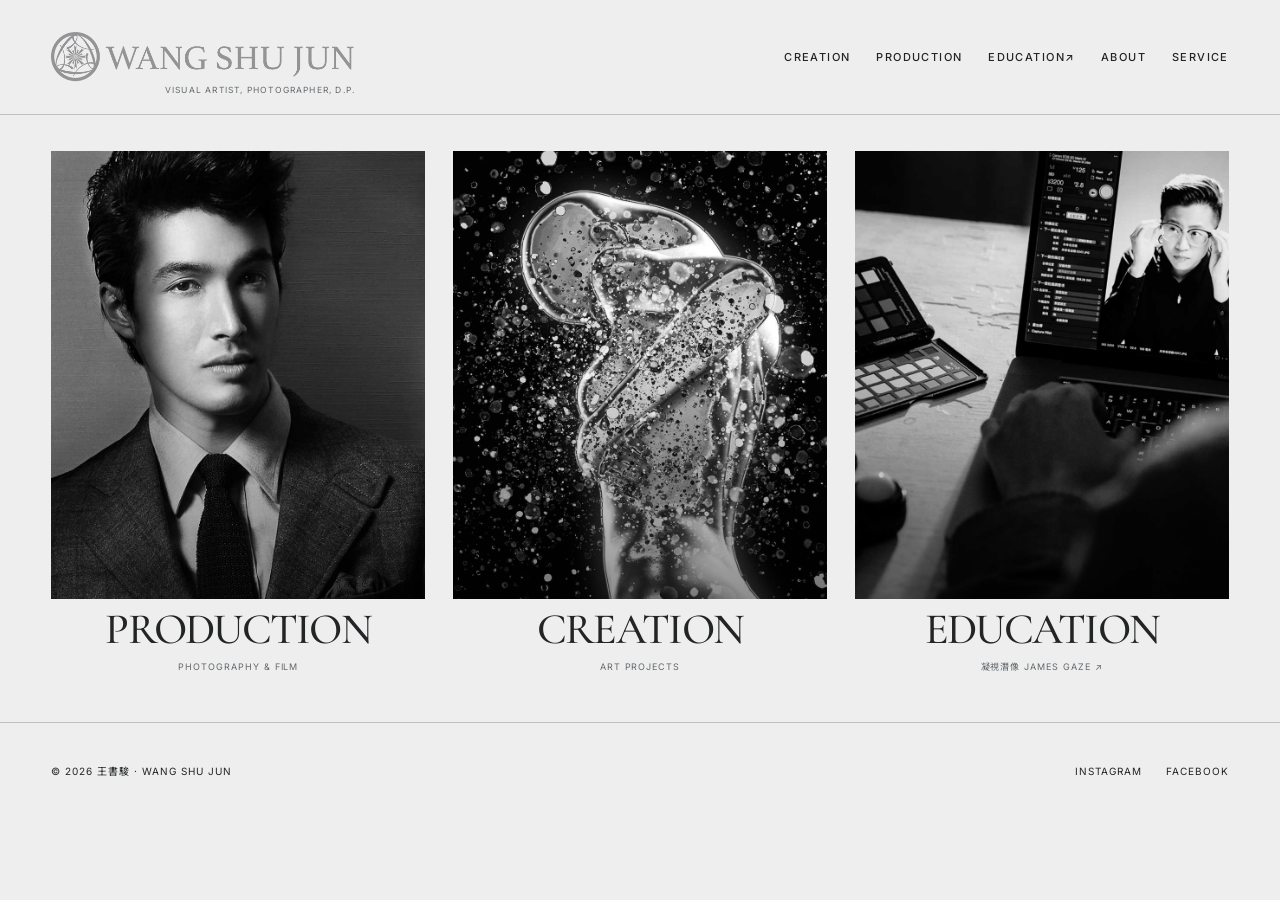
==== commit 2dc75dd6: "V2.6" ====
--- a/index.html
+++ b/index.html
@@ -2,9 +2,38 @@
 <html lang="zh-Hant">
   <head>
     <meta charset="UTF-8" />
+
+    <!-- Google Analytics 4：把作品集的評估 ID（G- 開頭）貼進 GA_ID；留空＝不啟用，本機預覽也不會送資料 -->
+    <script>
+      (function () {
+        var GA_ID = "";
+        var h = location.hostname;
+        if (!GA_ID || !h || h === "localhost" || h === "127.0.0.1" || /^(192\.168|10)\./.test(h) || /\.local$/.test(h)) return;
+        var s = document.createElement("script");
+        s.async = true;
+        s.src = "https://www.googletagmanager.com/gtag/js?id=" + GA_ID;
+        document.head.appendChild(s);
+        window.dataLayer = window.dataLayer || [];
+        window.gtag = function () { window.dataLayer.push(arguments); };
+        window.gtag("js", new Date());
+        window.gtag("config", GA_ID, {
+          send_page_view: false,
+          allow_google_signals: false,
+          allow_ad_personalization_signals: false
+        });
+      })();
+    </script>
+
     <meta name="viewport" content="width=device-width, initial-scale=1.0" />
     <meta name="description" content="WANG SHU JUN — Visual Artist, Photographer, D.P." />
+    <meta property="og:type" content="website" />
+    <meta property="og:title" content="WANG SHU JUN — Visual Artist" />
+    <meta property="og:description" content="WANG SHU JUN — Visual Artist, Photographer, D.P." />
+    <meta property="og:url" content="https://jamesvivi.github.io/portfolio/" />
+    <meta property="og:image" content="https://jamesvivi.github.io/portfolio/assets/covers/production.jpg" />
+    <meta name="twitter:card" content="summary_large_image" />
     <title>WANG SHU JUN — Visual Artist</title>
+    <link rel="icon" href="./assets/logo1.png" />
     <link rel="preconnect" href="https://fonts.googleapis.com" />
     <link rel="preconnect" href="https://fonts.gstatic.com" crossorigin />
     <link href="https://fonts.googleapis.com/css2?family=Cormorant+Garamond:wght@400;500;600&family=Inter:wght@400;500;600&family=Noto+Sans+TC:wght@400;500&family=Noto+Serif+TC:wght@400;500&display=swap" rel="stylesheet" />
@@ -15,6 +44,9 @@
     <header class="site-header" id="site-header"></header>
     <main id="app" tabindex="-1"></main>
     <footer class="site-footer" id="site-footer"></footer>
+    <noscript>
+      <p style="padding: 2rem; color: inherit;">此網站需要啟用 JavaScript 才能顯示作品。<br />This site requires JavaScript to display the portfolio.</p>
+    </noscript>
     <script type="module" src="app.js"></script>
   </body>
 </html>
--- a/styles.css
+++ b/styles.css
@@ -30,7 +30,10 @@
 .site-header nav{display:flex;align-items:center;gap:clamp(.9rem,2vw,2rem);font-size:11px;letter-spacing:.13em;text-transform:uppercase;font-weight:500;position:relative;z-index:3}
 .site-header nav > a, .nav-menu .nav-parent{display:inline-flex;align-items:center;height:2.5rem;line-height:1;transition:opacity .2s}
 .site-header nav a:hover{opacity:.5}.site-header i,.email-link i{font-style:normal}
-.menu-toggle{display:none;background:none;border:0;font:inherit;text-transform:uppercase;letter-spacing:.1em}
+
+/* 漢堡三條線按鈕樣式 */
+.menu-toggle{display:none;background:none;border:0;width:2.4rem;height:2.4rem;padding:0;cursor:pointer;flex-direction:column;justify-content:center;align-items:center;gap:5px;z-index:3}
+.hamburger-bar{display:block;width:1.6rem;height:2px;background:var(--ink);transition:transform .3s, opacity .3s}
 
 .site-footer{padding:2.5rem var(--side);display:flex;justify-content:space-between;align-items:center;border-top:1px solid var(--line);font-size:10px;letter-spacing:.1em;text-transform:uppercase}
 .site-footer p{margin:0}.site-footer div{display:flex;gap:1.5rem}
@@ -56,8 +59,9 @@
 .project-heading{margin-bottom:clamp(3rem,7vh,7rem)}
 .project-heading>p:last-child{margin:.9rem 0 0;color:var(--muted);font-size:11px;letter-spacing:.15em}
 
-.masonry{columns:3 20rem;column-gap:1.3rem}
-.media-button{padding:0;margin:0 0 1.3rem;border:0;background:none;display:block;width:100%;break-inside:avoid;cursor:zoom-in}
+/* 經典有韻律感的多欄瀑布流（搭配 iOS 支援優化） */
+.masonry{columns:3 20rem;column-gap:1.3rem;width:100%;transform:translateZ(0)}
+.media-button{padding:0;margin:0 0 1.3rem;border:0;background:none;display:block;width:100%;break-inside:avoid;-webkit-column-break-inside:avoid;cursor:zoom-in}
 .media-button img{display:block;width:100%;height:auto}
 
 .storyboard{width:min(100%,1000px);margin:auto;display:grid;gap:clamp(2rem,7vw,8rem)}
@@ -70,15 +74,15 @@
 .video-gallery .video{width:100%}
 .video-gallery>img{grid-column:1/-1}
 
-/* 輪播箭頭與滑動 */
-.slider{position:relative;min-height:0!important;display:block!important;padding:0 3.5rem;overflow:hidden}
+/* 輪播滑軌與箭頭 */
+.slider{position:relative;min-height:0!important;display:block!important;padding:0 2.5rem;overflow:hidden}
 .slide-track{display:flex;gap:0.75rem;overflow-x:auto;scroll-snap-type:x mandatory;scroll-behavior:smooth;scrollbar-width:none}
 .slide-track::-webkit-scrollbar{display:none}
 .slide-track .slide{display:block!important;flex:0 0 auto;width:auto;height:auto!important;margin:0;scroll-snap-align:start}
-.slide-track .slide img{display:block;width:auto!important;height:62svh!important;max-width:none!important;max-height:none!important;object-fit:contain}
-.slider .slide-control{position:absolute;top:50%;transform:translateY(-50%);border:0!important;border-radius:50%!important;background:#eee!important;width:3rem!important;height:3rem!important;display:grid;place-items:center;font-size:1.4rem!important;cursor:pointer;z-index:2;box-shadow:0 .2rem .8rem rgba(0,0,0,.12)!important;color:#111!important}
-.slider .slide-control.previous{left:0.2rem!important}
-.slider .slide-control.next{right:0.2rem!important}
+.slide-track .slide img{display:block;width:auto!important;height:72svh!important;max-width:none!important;max-height:none!important;object-fit:contain}
+.slider .slide-control{position:absolute;top:50%;transform:translateY(-50%);border:0!important;border-radius:50%!important;background:rgba(238,238,238,0.9)!important;width:3rem!important;height:3rem!important;display:grid;place-items:center;font-size:1.4rem!important;cursor:pointer;z-index:2;box-shadow:0 .2rem .8rem rgba(0,0,0,.12)!important;color:#111!important}
+.slider .slide-control.previous{left:0!important}
+.slider .slide-control.next{right:0!important}
 .slide-count{display:none!important}
 
 .empty-state{border:1px dashed var(--line);padding:3rem;text-align:center;color:var(--muted)}
@@ -106,7 +110,7 @@
 .lightbox .previous{left:1rem;top:50%}
 .lightbox .next{right:1rem;top:50%}
 
-/* Header hover menu */
+/* Header hover menu (桌機) */
 .nav-menu{position:relative;display:inline-flex;align-items:center}
 .nav-menu summary{list-style:none;cursor:pointer}
 .nav-menu>.nav-submenu{display:none!important;position:absolute!important;top:100%!important;left:-.5rem!important;min-width:11rem!important;padding:.4rem 0!important;background:#eee;border:0!important;box-shadow:none!important;z-index:30}
@@ -129,20 +133,24 @@
 .project-description p{margin:0 0 1rem;font-size:14px;line-height:1.85}
 .project-description p:last-child{margin-bottom:0;color:var(--muted)}
 
-/* 手機版面專屬調整：Logo2 與小字完全置中對齊 */
-@media(max-width:767px){
+/* 平板與手機響應式調整 (Max-width: 1024px) */
+@media(max-width:1024px){
   .site-header{height:5.5rem;padding:0 var(--side);position:relative;justify-content:flex-end}
   
-  /* 手機版 brand 區塊絕對置中，內部元素統一置中對齊，並用固定 gap 鎖定間距 */
-  .brand{position:absolute;left:50%;transform:translateX(-50%);align-items:center!important;justify-content:center!important;gap:3px!important}
+  .brand{position:absolute;left:var(--side);transform:none;align-items:flex-start!important;justify-content:center!important;gap:2px!important}
   .brand .logo-desktop{display:none!important}
-  .brand .logo-mobile{display:block!important;height:3.2rem!important}
-  .brand small{display:none!important; text-align:center!important;font-size:7.2px!important;margin:5px!important}
+  .brand .logo-mobile{display:block!important;height:2.8rem!important;max-width:14rem!important}
+  .brand small{display:none!important}
   
-  .menu-toggle{display:block;position:relative;z-index:3}
+  .menu-toggle{display:flex;position:relative;z-index:3}
   
-  .site-header nav{display:none;position:absolute;z-index:10;left:0;right:0;top:5.5rem;padding:1.2rem var(--side) 1.5rem;background:var(--bg);flex-direction:column;border-bottom:1px solid var(--line);align-items:center!important;text-align:center!important;font-size:12px!important;gap:0.7rem}
+  .site-header nav{display:none;position:absolute;z-index:10;left:0;right:0;top:5.5rem;padding:1.8rem var(--side) 2.2rem;background:var(--bg);flex-direction:column;border-bottom:1px solid var(--line);align-items:center!important;text-align:center!important;font-size:14px!important;gap:1.2rem}
   .site-header.menu-open nav{display:flex}
+
+  .nav-menu{display:flex;flex-direction:column;align-items:center;width:100%}
+  .nav-menu>.nav-submenu{display:none!important;position:static!important;flex-direction:column;align-items:center;margin-top:0.4rem;background:transparent!important;box-shadow:none!important;border:0!important}
+  .nav-menu.submenu-open>.nav-submenu{display:flex!important}
+  .nav-menu>.nav-submenu a{font-size:12.5px!important;padding:0.3rem 0!important;color:var(--muted)}
   
   .site-footer{flex-direction:column;gap:1rem;text-align:center}
   .site-footer div{justify-content:center}
@@ -155,19 +163,17 @@
   
   .listing h1,.text-page h1,.project-heading h1,.not-found h1{font-size:clamp(2.4rem, 8.5vw, 3.8rem)!important;line-height:0.95!important}
   
-  .masonry{columns:2 9rem;column-gap:.7rem}
-  .media-button{margin-bottom:.7rem}
+  /* 恢復平板與手機上好看且錯落有致的 2 欄多欄瀑布流 */
+  .masonry{columns:2;column-gap:.8rem}
+  .media-button{margin-bottom:.8rem}
   
-  .slider{padding:0 2.2rem!important}
+  .slider{padding:0 1.8rem!important}
   .slide-track{gap:0.5rem}
-  .slide-track .slide img{height:44svh!important}
+  .slide-track .slide img{height:54svh!important}
   .slider .slide-control{width:2.4rem!important;height:2.4rem!important;font-size:1.1rem!important}
-  .slider .slide-control.previous{left:0.1rem!important}
-  .slider .slide-control.next{right:0.1rem!important}
-
-  .nav-menu{display:flex;flex-direction:column;align-items:center;width:100%}
-  .nav-menu>.nav-submenu{display:flex!important;position:static!important;flex-direction:column;align-items:center;margin-top:0.25rem;background:transparent!important;box-shadow:none!important;border:0!important}
-  .nav-menu>.nav-submenu a{font-size:11px!important;padding:0.15rem 0!important;color:var(--muted)}
+  .slider .slide-control.previous{left:0rem!important}
+  .slider .slide-control.next{right:0rem!important}
+  .slide-count{display:none!important}
   
   .video-gallery{grid-template-columns:1fr}
   .video-gallery>img{grid-column:auto}
